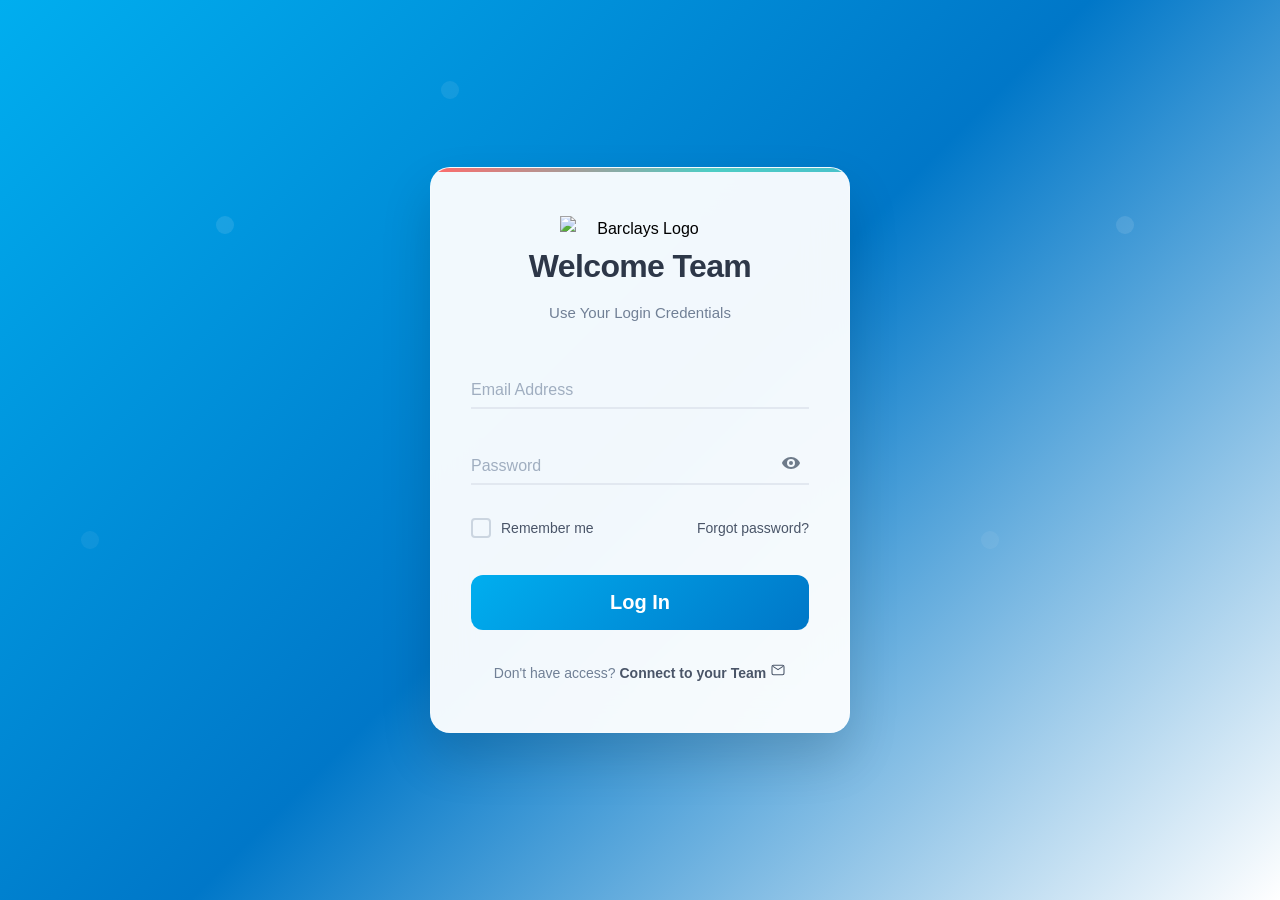
==== index.html @ a5c95b18 "Add files via upload" ====
<!DOCTYPE html>
<html lang="en">
<head>
    <meta charset="UTF-8" />
    <meta name="viewport" content="width=device-width, initial-scale=1.0"/>
    <title>Login Page</title>
    <link rel="stylesheet" href="style.css" />
</head>
<body>
    <div class="login-container">
        <div class="login-card">
            <div class="card-accent"></div>

            <div class="login-header">
                <div class="logo">
                    <!-- Barclays wordmark SVG file (place barclays-wordmark.svg in same folder) -->
                    <img src="Images\barclays-wordmark.svg" alt="Barclays Logo" class="logo-img" />
                </div>
                <h1>Welcome Team</h1>
                <p>Use Your Login Credentials</p>
            </div>

            <form class="login-form" id="loginForm" novalidate>
                <div class="form-field">
                    <input type="email" id="email" name="email" required autocomplete="email" />
                    <label for="email">Email Address</label>
                    <div class="field-line"></div>
                    <span class="error-message" id="emailError"></span>
                </div>

                <div class="form-field">
                    <input type="password" id="password" name="password" required autocomplete="current-password" />
                    <label for="password">Password</label>

                    <button type="button" class="password-reveal" id="passwordToggle" aria-label="Toggle password visibility">
                        <svg class="eye-show" width="20" height="20" viewBox="0 0 20 20" fill="none" aria-hidden="true">
                            <path d="M10 4C5.5 4 1.7 7.3 1 10c.7 2.7 4.5 6 9 6s8.3-3.3 9-6c-.7-2.7-4.5-6-9-6zm0 10a4 4 0 110-8 4 4 0 010 8zm0-6a2 2 0 100 4 2 2 0 000-4z" fill="currentColor"/>
                        </svg>
                        <svg class="eye-hide" width="20" height="20" viewBox="0 0 20 20" fill="none" aria-hidden="true">
                            <path d="M3 3l14 14m-7-7a2 2 0 01-2-2m2 2a2 2 0 002 2m-2-2v.01M10 6a4 4 0 014 4m-4-4a4 4 0 00-4 4m4-4V4m0 10v2m4-6c.7-2.7-3.3-6-8-6m8 6c-.7 2.7-4.5 6-9 6" stroke="currentColor" stroke-width="1.5" stroke-linecap="round" stroke-linejoin="round"/>
                        </svg>
                    </button>

                    <div class="field-line"></div>
                    <span class="error-message" id="passwordError"></span>
                </div>

                <div class="form-actions">
                    <label class="remember-checkbox">
                        <input type="checkbox" id="remember" name="remember" />
                        <span class="checkbox-custom" aria-hidden="true">
                            <svg width="12" height="10" viewBox="0 0 12 10" fill="none">
                                <path d="M1 5l3 3 7-7" stroke="currentColor" stroke-width="2" stroke-linecap="round" stroke-linejoin="round"/>
                            </svg>
                        </span>
                        <span class="checkbox-label">Remember me</span>
                    </label>

                    <a href="#" class="forgot-password">Forgot password?</a>
                </div>

                <!-- include both classes so CSS/JS variants work -->
                <button type="submit" class="login-button signin-button">
                    <span class="button-text">Log In</span>
                    <div class="button-loader">
                        <div class="loader-circle"></div>
                    </div>
                </button>
            </form>

            <!-- mail link for intranet: opens Outlook/new mail -->
            <p class="login-prompt">
                Don't have access?
                <a href="mailto:team@barclays.com" class="email-link">
                    Connect to your Team
                    <svg class="mail-icon" width="16" height="16" viewBox="0 0 24 24" fill="none" aria-hidden="true">
                        <path d="M3 7c0-1.1.9-2 2-2h14c1.1 0 2 .9 2 2v10c0 1.1-.9 2-2 2H5c-1.1 0-2-.9-2-2V7zm2 0l7 4.5L19 7" stroke="currentColor" stroke-width="1.6" stroke-linecap="round" stroke-linejoin="round"/>
                    </svg>
                </a>
            </p>

            <div class="success-state" id="successMessage">
                <div class="success-visual">
                    <svg width="40" height="40" viewBox="0 0 40 40" fill="none" aria-hidden="true">
                        <circle cx="20" cy="20" r="20" fill="url(#successGradient)"/>
                        <path d="M12 20l6 6 10-10" stroke="white" stroke-width="2.5" stroke-linecap="round" stroke-linejoin="round"/>
                        <defs>
                            <linearGradient id="successGradient" x1="0%" y1="0%" x2="100%" y2="100%">
                                <stop offset="0%" stop-color="#4ECDC4"/>
                                <stop offset="100%" stop-color="#44A08D"/>
                            </linearGradient>
                        </defs>
                    </svg>
                </div>
                <h3>Welcome Team!</h3>
                <p>Taking you to your creative dashboard...</p>
            </div>
        </div>
    </div>

    <!-- optional shared util (leave if you have it on your intranet); harmless if missing -->
    <script src="../../shared/js/form-utils.js"></script>
    <script src="script.js"></script>
</body>
</html>
---- style.css ----
/* Elegant Portfolio Login Form - Complete & Self-Contained */

* {
    margin: 0;
    padding: 0;
    box-sizing: border-box;
}

/* --- FIX: Hide browser's native password-reveal / clear icons --- */
input[type="password"]::-ms-reveal,
input[type="password"]::-ms-clear {
    display: none;
}

input[type="password"]::-webkit-clear-button,
input[type="password"]::-webkit-textfield-decoration-container,
input[type="password"]::-webkit-credentials-auto-fill-button {
    display: none !important;
}

/* Remove platform appearance that can add native decoration and ensure space for custom button */
input[type="password"] {
    -webkit-appearance: none;
    appearance: none;
    padding-right: 56px; /* ensures text never overlaps with custom eye button */
}

/* Keep custom reveal button above the input */
.password-reveal {
    z-index: 2;
}
/* --- END FIX --- */

body {
    font-family: -apple-system, BlinkMacSystemFont, 'Segoe UI', Roboto, 'Helvetica Neue', Arial, sans-serif;
    /* background: linear-gradient(135deg, #667eea 0%, #764ba2 50%, #f093fb 100%); */
    background: linear-gradient(135deg, #00AEEF 0%, #0077C8 50%, #FFFFFF 100%);
    min-height: 100vh;
    display: flex;
    align-items: center;
    justify-content: center;
    padding: 20px;
    line-height: 1.6;
    position: relative;
}

body::before {
    content: '';
    position: fixed;
    top: 0;
    left: 0;
    right: 0;
    bottom: 0;
    background: url('data:image/svg+xml,<svg xmlns="http://www.w3.org/2000/svg" viewBox="0 0 100 100"><defs><pattern id="grain" width="100" height="100" patternUnits="userSpaceOnUse"><circle cx="25" cy="25" r="1" fill="rgba(255,255,255,0.1)"/><circle cx="75" cy="75" r="1" fill="rgba(255,255,255,0.05)"/><circle cx="50" cy="10" r="1" fill="rgba(255,255,255,0.08)"/><circle cx="10" cy="60" r="1" fill="rgba(255,255,255,0.06)"/></pattern></defs><rect width="100" height="100" fill="url(%23grain)"/></svg>');
    pointer-events: none;
    z-index: 0;
}

.login-container {
    width: 100%;
    max-width: 420px;
    position: relative;
    z-index: 1;
}

.login-card {
    background: rgba(255, 255, 255, 0.95);
    backdrop-filter: blur(20px);
    -webkit-backdrop-filter: blur(20px);
    border-radius: 20px;
    padding: 48px 40px;
    box-shadow: 0 25px 50px rgba(0, 0, 0, 0.15);
    border: 1px solid rgba(255, 255, 255, 0.2);
    position: relative;
    overflow: hidden;
}

.card-accent {
    position: absolute;
    top: 0;
    left: 0;
    right: 0;
    height: 4px;
    background: linear-gradient(90deg, #FF6B6B, #4ECDC4, #45B7D1, #96CEB4);
    background-size: 200% 100%;
    animation: gradientSlide 3s ease infinite;
}

@keyframes gradientSlide {
    0%, 100% { background-position: 0% 50%; }
    50% { background-position: 100% 50%; }
}

.login-header {
    text-align: center;
    margin-bottom: 40px;
}

/* .logo {
    margin-bottom: 24px;
    display: flex;
    justify-content: center;
    animation: logoFloat 4s ease-in-out infinite;
} */
 .logo {
    /* margin-bottom: 24px; */
    display: flex;
    justify-content: center;
    animation: logoFloat 4s ease-in-out infinite;
}

.logo-img {
    width: 160px;       /* adjust this as you prefer */
    height: auto;
    object-fit: contain;
    display: block;
}

@keyframes logoFloat {
    0%, 100% { transform: translateY(0); }
    50% { transform: translateY(-4px); }
}

.login-header h1 {
    color: #2d3748;
    font-size: 2rem;
    font-weight: 700;
    margin-bottom: 8px;
    letter-spacing: -0.02em;
}

.login-header p {
    color: #718096;
    font-size: 15px;
    font-weight: 400;
}

/* Form Fields */
.form-field {
    position: relative;
    margin-bottom: 32px;
}

.form-field input {
    width: 100%;
    background: transparent;
    border: none;
    border-bottom: 2px solid #e2e8f0;
    padding: 12px 0;
    color: #2d3748;
    font-size: 16px;
    font-weight: 400;
    outline: none;
    transition: all 0.3s ease;
    font-family: inherit;
}

.form-field input:focus {
    border-bottom-color: transparent;
}

.form-field label {
    position: absolute;
    left: 0;
    top: 12px;
    color: #a0aec0;
    font-size: 16px;
    font-weight: 400;
    pointer-events: none;
    transition: all 0.3s ease;
    transform-origin: left;
}

.form-field input:focus + label,
.form-field input:not(:placeholder-shown) + label {
    top: -8px;
    font-size: 12px;
    font-weight: 600;
    color: #4a5568;
    transform: translateY(0);
}

.field-line {
    position: absolute;
    bottom: 0;
    left: 0;
    width: 0;
    height: 2px;
    background: linear-gradient(90deg, #FF6B6B, #4ECDC4);
    transition: width 0.3s ease;
}

.form-field input:focus ~ .field-line {
    width: 100%;
}

/* Password Field */
/* Ensure enough padding for the custom reveal button */
.form-field:has(.password-reveal) input {
    padding-right: 56px;
}

.password-reveal {
    position: absolute;
    right: 0;
    top: 50%;
    transform: translateY(-50%);
    background: none;
    border: none;
    cursor: pointer;
    /* color: #a0aec0; */
    color: #6E7B8A;
    padding: 8px;
    border-radius: 6px;
    transition: all 0.2s ease;
    display: flex;
    align-items: center;
    justify-content: center;
}

.password-reveal:hover {
    color: #4a5568;
    background: rgba(0, 0, 0, 0.05);
}

.eye-hide {
    display: none;
}

.password-reveal.reveal-active .eye-show {
    display: none;
}

.password-reveal.reveal-active .eye-hide {
    display: block;
}

/* Form Actions */
.form-actions {
    display: flex;
    justify-content: space-between;
    align-items: center;
    margin-bottom: 36px;
    flex-wrap: wrap;
    gap: 16px;
}

.remember-checkbox {
    display: flex;
    align-items: center;
    cursor: pointer;
    font-size: 14px;
    color: #4a5568;
    font-weight: 500;
}

.remember-checkbox input[type="checkbox"] {
    display: none;
}

.checkbox-custom {
    width: 20px;
    height: 20px;
    border: 2px solid #cbd5e0;
    border-radius: 4px;
    margin-right: 10px;
    position: relative;
    transition: all 0.2s ease;
    display: flex;
    align-items: center;
    justify-content: center;
    color: transparent;
}

.remember-checkbox input[type="checkbox"]:checked + .checkbox-custom {
    background: linear-gradient(135deg, #FF6B6B, #4ECDC4);
    border-color: transparent;
    color: white;
}

.forgot-password {
    color: #4a5568;
    text-decoration: none;
    font-size: 14px;
    font-weight: 500;
    transition: all 0.2s ease;
    position: relative;
}

.forgot-password::after {
    content: '';
    position: absolute;
    bottom: -2px;
    left: 0;
    width: 0;
    height: 2px;
    background: linear-gradient(90deg, #FF6B6B, #4ECDC4);
    transition: width 0.3s ease;
}

.forgot-password:hover::after {
    width: 100%;
}

.forgot-password:hover {
    color: #2d3748;
}

/* Sign In Button */
.login-button {
    width: 100%;
    /* background: linear-gradient(135deg, #FF6B6B, #4ECDC4); */
    background: linear-gradient(135deg, #00AEEF, #0077C8);
    color: #ffffff;
    border: none;
    border-radius: 12px;
    padding: 16px 24px;
    cursor: pointer;
    font-family: inherit;
    font-size: 20px;
    font-weight: 600;
    position: relative;
    margin-bottom: 32px;
    transition: all 0.3s ease;
    overflow: hidden;
    min-height: 52px;
    display: flex;
    align-items: center;
    justify-content: center;
}

.login-button::before {
    content: '';
    position: absolute;
    top: 0;
    left: -100%;
    width: 100%;
    height: 100%;
    background: linear-gradient(90deg, transparent, rgba(255, 255, 255, 0.2), transparent);
    transition: left 0.5s ease;
}

.login-button:hover::before {
    left: 100%;
}

.login-button:hover {
    transform: translateY(-2px);
    box-shadow: 0 8px 25px rgba(255, 107, 107, 0.4);
}

.login-button:active {
    transform: translateY(0);
}

.login-button:disabled {
    background: #cbd5e0;
    cursor: not-allowed;
    transform: none;
    box-shadow: none;
}

.button-text {
    transition: opacity 0.2s ease;
}

.button-loader {
    position: absolute;
    opacity: 0;
    transition: opacity 0.2s ease;
}

.loader-circle {
    width: 20px;
    height: 20px;
    border: 2px solid rgba(255, 255, 255, 0.3);
    border-top: 2px solid #ffffff;
    border-radius: 50%;
    animation: spin 1s linear infinite;
}

@keyframes spin {
    from { transform: rotate(0deg); }
    to { transform: rotate(360deg); }
}

.login-button.loading .button-text {
    opacity: 0;
}

.login-button.loading .button-loader {
    opacity: 1;
}

/* Auth Divider */
.auth-divider {
    text-align: center;
    margin: 32px 0;
    position: relative;
}

.auth-divider::before {
    content: '';
    position: absolute;
    top: 50%;
    left: 0;
    right: 0;
    height: 1px;
    background: linear-gradient(90deg, transparent, #e2e8f0, transparent);
}

.auth-divider span {
    background: rgba(255, 255, 255, 0.95);
    color: #718096;
    padding: 0 20px;
    font-size: 13px;
    font-weight: 500;
    position: relative;
    text-transform: uppercase;
    letter-spacing: 0.5px;
}

/* Social Auth */
.social-auth {
    display: flex;
    gap: 12px;
    margin-bottom: 32px;
}

.social-button {
    flex: 1;
    background: #ffffff;
    color: #4a5568;
    border: 1.5px solid #e2e8f0;
    border-radius: 10px;
    padding: 12px 16px;
    cursor: pointer;
    font-family: inherit;
    font-size: 14px;
    font-weight: 600;
    display: flex;
    align-items: center;
    justify-content: center;
    gap: 8px;
    transition: all 0.2s ease;
    min-height: 46px;
    position: relative;
    overflow: hidden;
}

.social-button::before {
    content: '';
    position: absolute;
    top: 0;
    left: -100%;
    width: 100%;
    height: 100%;
    background: linear-gradient(90deg, transparent, rgba(0, 0, 0, 0.02), transparent);
    transition: left 0.3s ease;
}

.social-button:hover::before {
    left: 100%;
}

.social-button:hover {
    border-color: #cbd5e0;
    transform: translateY(-1px);
    box-shadow: 0 4px 12px rgba(0, 0, 0, 0.08);
}

.social-button:active {
    transform: translateY(0);
}

/* Login Prompt */
.login-prompt {
    text-align: center;
    font-size: 14px;
    color: #718096;
}

.email-link {
    color: #4a5568;
    text-decoration: none;
    font-weight: 600;
    transition: all 0.2s ease;
    position: relative;
}

.email-link::after {
    content: '';
    position: absolute;
    bottom: -2px;
    left: 0;
    width: 0;
    height: 2px;
    background: linear-gradient(90deg, #FF6B6B, #4ECDC4);
    transition: width 0.3s ease;
}

.email-link:hover::after {
    width: 100%;
}

.email-link:hover {
    color: #2d3748;
}

/* Error States */
.error-message {
    color: #e53e3e;
    font-size: 12px;
    font-weight: 500;
    margin-top: 8px;
    opacity: 0;
    transform: translateY(-4px);
    transition: all 0.2s ease;
}

.error-message.show {
    opacity: 1;
    transform: translateY(0);
}

.form-field.error input {
    border-bottom-color: #e53e3e;
}

.form-field.error .field-line {
    /* background: #e53e3e;
    width: 100%; */
    display: none;
}

.form-field.error label {
    color: #e53e3e;
}

/* Success State */
.success-state {
    display: none;
    text-align: center;
    padding: 40px 20px;
    opacity: 0;
    transform: translateY(20px);
    transition: all 0.4s ease;
}

.success-state.show {
    display: block;
    opacity: 1;
    transform: translateY(0);
}

.success-visual {
    margin: 0 auto 20px;
    animation: successFloat 0.6s ease-out;
}

@keyframes successFloat {
    0% { transform: scale(0) rotate(0deg); }
    50% { transform: scale(1.1) rotate(180deg); }
    100% { transform: scale(1) rotate(360deg); }
}

.success-state h3 {
    color: #2d3748;
    font-size: 1.5rem;
    font-weight: 700;
    margin-bottom: 8px;
}

.success-state p {
    color: #718096;
    font-size: 14px;
}

/* Mobile Responsive */
@media (max-width: 480px) {
    body {
        padding: 16px;
    }
    
    .login-card {
        padding: 36px 28px;
        border-radius: 16px;
    }
    
    .login-header h1 {
        font-size: 1.75rem;
    }
    
    .form-actions {
        flex-direction: column;
        align-items: flex-start;
        gap: 16px;
    }
    
    .social-auth {
        flex-direction: column;
    }
}

/* Extra small screens tweak to avoid clipping */
@media (max-width: 360px) {
    input[type="password"] { padding-right: 48px; }
    .form-field:has(.password-reveal) input { padding-right: 48px; }
    .password-reveal { padding: 6px; }
}
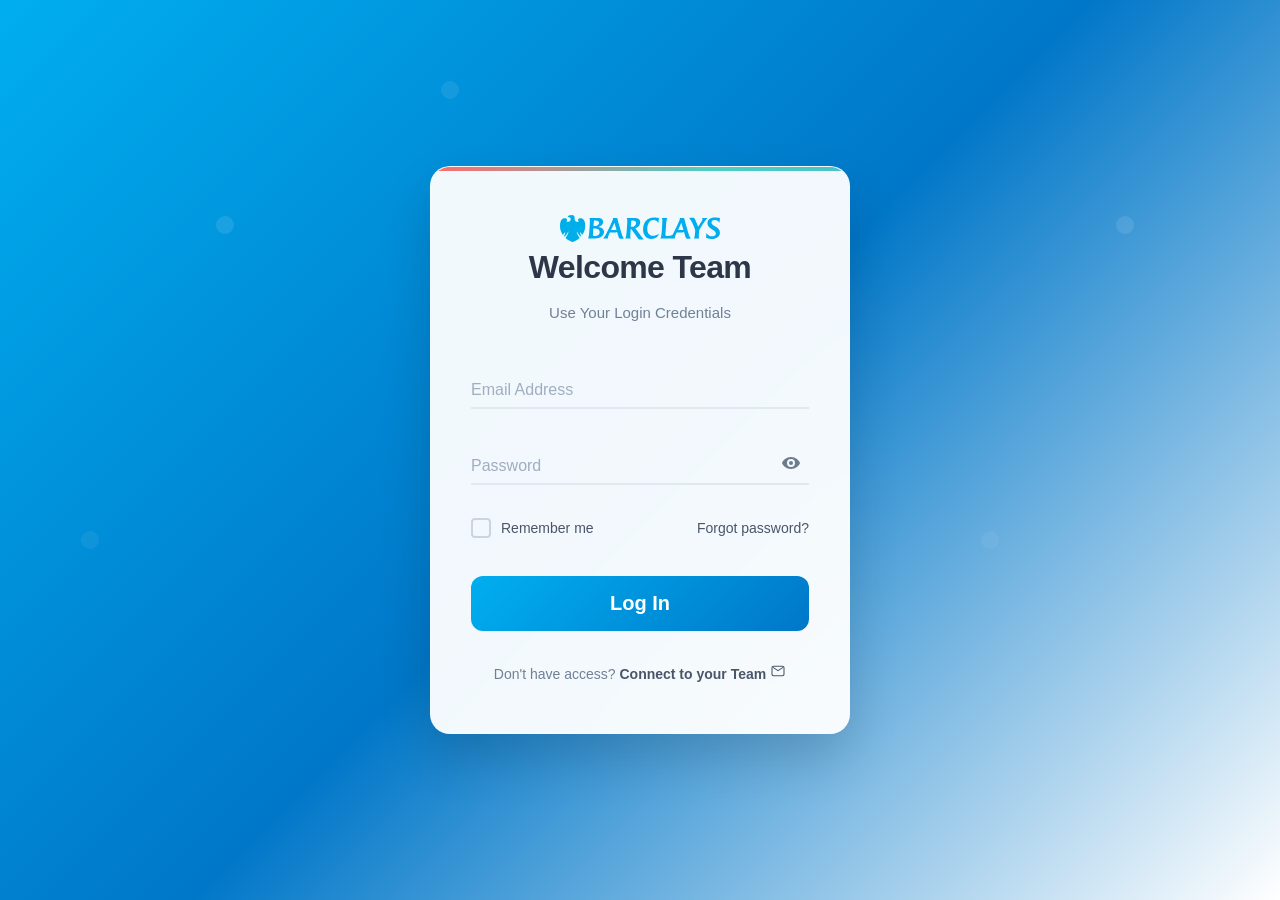
==== commit 88bfecbf: "Update index.html" ====
--- a/index.html
+++ b/index.html
@@ -72,7 +72,7 @@
             <p class="login-prompt">
                 Don't have access?
                 <a href="mailto:team@barclays.com" class="email-link">
-                    Connect to your Team
+                    <b>Connect to your Team</b>
                     <svg class="mail-icon" width="16" height="16" viewBox="0 0 24 24" fill="none" aria-hidden="true">
                         <path d="M3 7c0-1.1.9-2 2-2h14c1.1 0 2 .9 2 2v10c0 1.1-.9 2-2 2H5c-1.1 0-2-.9-2-2V7zm2 0l7 4.5L19 7" stroke="currentColor" stroke-width="1.6" stroke-linecap="round" stroke-linejoin="round"/>
                     </svg>
@@ -103,3 +103,4 @@
     <script src="script.js"></script>
 </body>
 </html>
+
--- a/style.css
+++ b/style.css
@@ -273,7 +273,8 @@
 }
 
 .remember-checkbox input[type="checkbox"]:checked + .checkbox-custom {
-    background: linear-gradient(135deg, #FF6B6B, #4ECDC4);
+    /* background: linear-gradient(135deg, #FF6B6B, #4ECDC4); */
+    background: linear-gradient(135deg, #00AEEF, #0077C8);
     border-color: transparent;
     color: white;
 }
